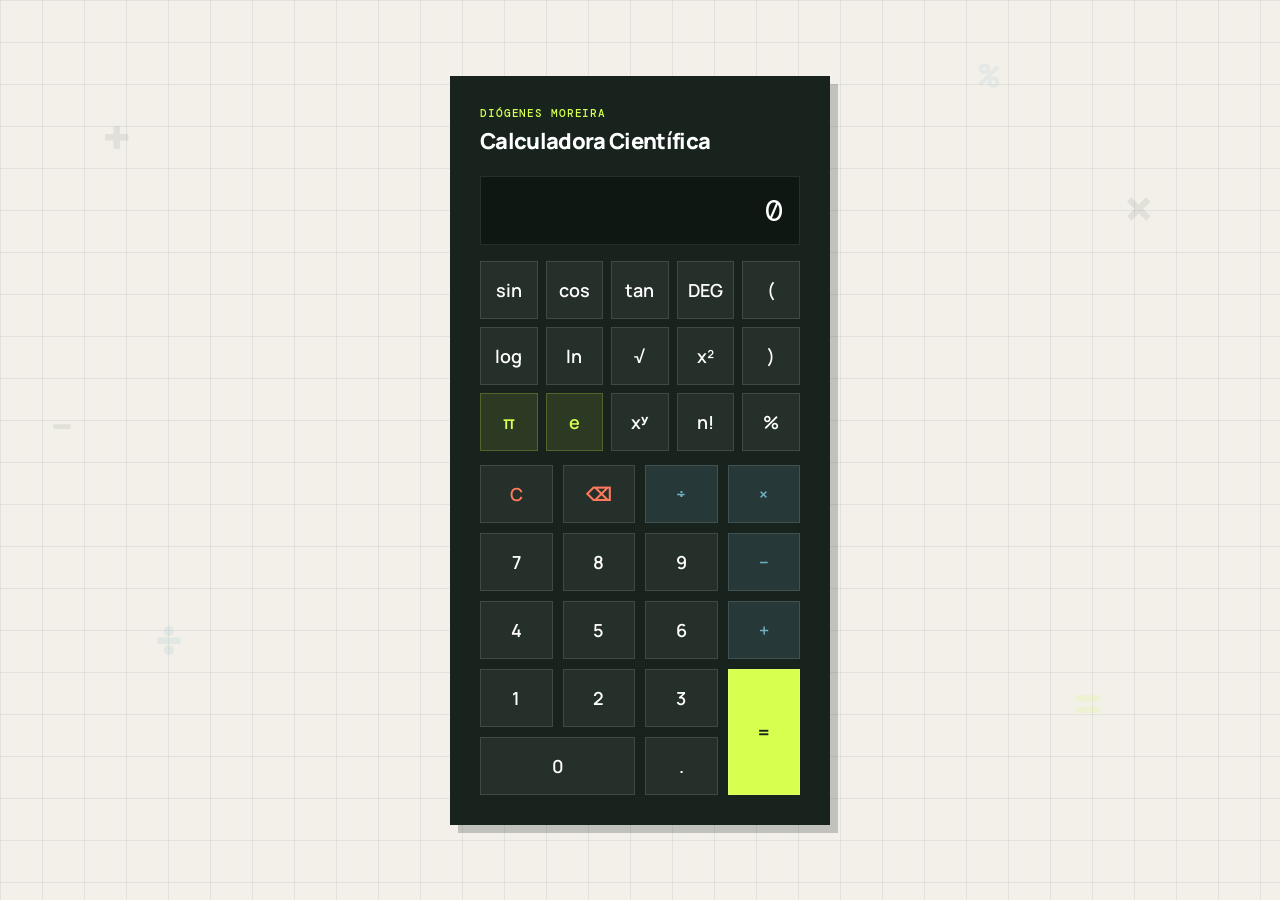
==== index.html @ f078446b "Rename calculadora.html to index.html Renomeado para indedx.html" ====
<!DOCTYPE html>
<html lang="pt-BR">
<head>
  <meta charset="UTF-8" />
  <meta name="viewport" content="width=device-width, initial-scale=1.0" />
  <meta name="description" content="Calculadora científica feita com HTML, CSS e JavaScript por Diógenes Moreira." />
  <title>Calculadora Científica | Diógenes Moreira</title>
  <link rel="preconnect" href="https://fonts.googleapis.com" />
  <link rel="preconnect" href="https://fonts.gstatic.com" crossorigin />
  <link
    href="https://fonts.googleapis.com/css2?family=DM+Mono:wght@500&family=Manrope:wght@500;700;800&display=swap"
    rel="stylesheet"
  />
  <link rel="stylesheet" href="style.css" />
</head>
<body>
  <div class="bg-decor" aria-hidden="true">
    <span>+</span>
    <span>÷</span>
    <span>×</span>
    <span>=</span>
    <span>−</span>
    <span>%</span>
  </div>

  <main class="calculator">
    <p class="eyebrow">Diógenes Moreira</p>
    <h1>Calculadora Científica</h1>

    <output id="resultado" aria-live="polite">0</output>

    <div class="keys keys-cientifica">
      <button class="botao sci" type="button" data-value="sin(">sin</button>
      <button class="botao sci" type="button" data-value="cos(">cos</button>
      <button class="botao sci" type="button" data-value="tan(">tan</button>
      <button class="botao sci modo" type="button" id="toggle-modo" data-action="toggle-mode" aria-pressed="false">DEG</button>
      <button class="botao sci" type="button" data-value="(">(</button>

      <button class="botao sci" type="button" data-value="log(">log</button>
      <button class="botao sci" type="button" data-value="ln(">ln</button>
      <button class="botao sci" type="button" data-value="√(">√</button>
      <button class="botao sci" type="button" data-action="square">x²</button>
      <button class="botao sci" type="button" data-value=")">)</button>

      <button class="botao sci acid" type="button" data-value="π">π</button>
      <button class="botao sci acid" type="button" data-value="E">e</button>
      <button class="botao sci" type="button" data-value="^">xʸ</button>
      <button class="botao sci" type="button" data-value="!">n!</button>
      <button class="botao sci" type="button" data-value="%">%</button>
    </div>

    <div class="keys keys-basicas">
      <button class="botao chave" type="button" data-action="clear">C</button>
      <button class="botao chave" type="button" data-action="backspace" aria-label="Apagar último caractere">⌫</button>
      <button class="botao operador" type="button" data-value="/">÷</button>
      <button class="botao operador" type="button" data-value="*">×</button>

      <button class="botao" type="button" data-value="7">7</button>
      <button class="botao" type="button" data-value="8">8</button>
      <button class="botao" type="button" data-value="9">9</button>
      <button class="botao operador" type="button" data-value="-">−</button>

      <button class="botao" type="button" data-value="4">4</button>
      <button class="botao" type="button" data-value="5">5</button>
      <button class="botao" type="button" data-value="6">6</button>
      <button class="botao operador" type="button" data-value="+">+</button>

      <button class="botao" type="button" data-value="1">1</button>
      <button class="botao" type="button" data-value="2">2</button>
      <button class="botao" type="button" data-value="3">3</button>
      <button class="botao igual" type="button" data-action="calculate" aria-label="Calcular resultado">=</button>

      <button class="botao zero" type="button" data-value="0">0</button>
      <button class="botao" type="button" data-value=".">.</button>
    </div>
  </main>

  <script src="script.js"></script>
</body>
</html>
---- style.css ----
@charset "UTF-8";

* {
  margin: 0;
  padding: 0;
  box-sizing: border-box;
}

:root {
  --ink: #18231e;
  --paper: #f2f0e9;
  --acid: #d7ff4f;
  --accent2: #6fb0c2;
  --warn: #ff7a5c;
  --panel: #0f1713;
  --grid-line: rgba(24, 35, 30, 0.07);
  --mono: "DM Mono", monospace;
  --sans: "Manrope", sans-serif;
}

body {
  min-height: 100vh;
  display: flex;
  align-items: center;
  justify-content: center;
  background-color: var(--paper);
  background-image: linear-gradient(var(--grid-line) 1px, transparent 1px),
    linear-gradient(90deg, var(--grid-line) 1px, transparent 1px);
  background-size: 42px 42px;
  font-family: var(--sans);
  color: var(--ink);
  padding: 32px 16px;
  position: relative;
  overflow: hidden;
}

.bg-decor {
  position: fixed;
  inset: 0;
  z-index: 0;
  overflow: hidden;
  pointer-events: none;
}

.bg-decor span {
  position: absolute;
  font: 700 46px var(--mono);
  color: var(--ink);
  opacity: 0.07;
  animation: float 9s ease-in-out infinite;
}

.bg-decor span:nth-child(1) {
  top: 12%;
  left: 8%;
  animation-delay: 0s;
}

.bg-decor span:nth-child(2) {
  top: 68%;
  left: 12%;
  color: var(--accent2);
  opacity: 0.12;
  animation-delay: 1.2s;
}

.bg-decor span:nth-child(3) {
  top: 20%;
  right: 10%;
  animation-delay: 2.4s;
}

.bg-decor span:nth-child(4) {
  top: 75%;
  right: 14%;
  color: var(--acid);
  opacity: 0.14;
  animation-delay: 0.6s;
}

.bg-decor span:nth-child(5) {
  top: 45%;
  left: 4%;
  font-size: 34px;
  animation-delay: 3s;
}

.bg-decor span:nth-child(6) {
  top: 6%;
  right: 22%;
  font-size: 34px;
  color: var(--accent2);
  opacity: 0.1;
  animation-delay: 1.8s;
}

@keyframes float {
  0%,
  100% {
    transform: translateY(0);
  }
  50% {
    transform: translateY(-18px);
  }
}

.calculator {
  position: relative;
  z-index: 1;
  width: min(380px, 100%);
  background: var(--ink);
  color: #fff;
  padding: 28px;
  border: 2px solid var(--ink);
  box-shadow: 8px 8px 0 rgba(24, 35, 30, 0.22);
}

.eyebrow {
  font: 500 11px var(--mono);
  letter-spacing: 0.08em;
  text-transform: uppercase;
  color: var(--acid);
}

.calculator h1 {
  font: 800 22px var(--sans);
  letter-spacing: -0.03em;
  margin: 6px 0 20px;
}

#resultado {
  display: block;
  width: 100%;
  min-height: 64px;
  background: var(--panel);
  color: #fff;
  font: 30px var(--mono);
  text-align: right;
  padding: 14px 16px;
  margin-bottom: 16px;
  overflow-x: auto;
  white-space: nowrap;
  border: 1px solid rgba(255, 255, 255, 0.1);
}

/* ---------- Painel científico ---------- */
.keys-cientifica {
  display: grid;
  grid-template-columns: repeat(5, 1fr);
  gap: 8px;
  margin-bottom: 14px;
}

.sci {
  padding: 12px 0;
  font: 600 13px var(--mono);
  color: var(--accent2);
  background: rgba(111, 176, 194, 0.1);
  border: 1px solid rgba(111, 176, 194, 0.22);
}

.sci:hover {
  background: rgba(111, 176, 194, 0.2);
}

.sci.acid {
  color: var(--acid);
  background: rgba(215, 255, 79, 0.1);
  border-color: rgba(215, 255, 79, 0.22);
}

.sci.acid:hover {
  background: rgba(215, 255, 79, 0.18);
}

.modo {
  font-weight: 800;
  letter-spacing: 0.04em;
}

.modo[aria-pressed="true"] {
  background: var(--accent2);
  color: var(--ink);
}

/* ---------- Painel básico (números e operadores) ---------- */
.keys-basicas {
  display: grid;
  grid-template-columns: repeat(4, 1fr);
  grid-template-areas:
    "clear back div mult"
    "n7 n8 n9 minus"
    "n4 n5 n6 plus"
    "n1 n2 n3 equals"
    "zero zero dot equals";
  gap: 10px;
}

.keys-basicas button:nth-child(1) {
  grid-area: clear;
}
.keys-basicas button:nth-child(2) {
  grid-area: back;
}
.keys-basicas button:nth-child(3) {
  grid-area: div;
}
.keys-basicas button:nth-child(4) {
  grid-area: mult;
}
.keys-basicas button:nth-child(5) {
  grid-area: n7;
}
.keys-basicas button:nth-child(6) {
  grid-area: n8;
}
.keys-basicas button:nth-child(7) {
  grid-area: n9;
}
.keys-basicas button:nth-child(8) {
  grid-area: minus;
}
.keys-basicas button:nth-child(9) {
  grid-area: n4;
}
.keys-basicas button:nth-child(10) {
  grid-area: n5;
}
.keys-basicas button:nth-child(11) {
  grid-area: n6;
}
.keys-basicas button:nth-child(12) {
  grid-area: plus;
}
.keys-basicas button:nth-child(13) {
  grid-area: n1;
}
.keys-basicas button:nth-child(14) {
  grid-area: n2;
}
.keys-basicas button:nth-child(15) {
  grid-area: n3;
}
.keys-basicas button:nth-child(16) {
  grid-area: equals;
}
.keys-basicas button:nth-child(17) {
  grid-area: zero;
}
.keys-basicas button:nth-child(18) {
  grid-area: dot;
}

.botao {
  padding: 16px 0;
  font: 600 18px var(--sans);
  color: #fff;
  background: rgba(255, 255, 255, 0.06);
  border: 1px solid rgba(255, 255, 255, 0.12);
  cursor: pointer;
  transition:
    background 0.15s ease,
    transform 0.1s ease;
}

.botao:hover {
  background: rgba(255, 255, 255, 0.14);
}

.botao:active {
  transform: scale(0.95);
}

.botao:focus-visible {
  outline: 2px solid var(--acid);
  outline-offset: 2px;
}

.operador {
  background: rgba(111, 176, 194, 0.16);
  color: var(--accent2);
}

.operador:hover {
  background: rgba(111, 176, 194, 0.28);
}

.chave {
  color: var(--warn);
}

.igual {
  background: var(--acid);
  color: var(--ink);
  font-weight: 800;
}

.igual:hover {
  background: #c3ec3d;
}

@media (prefers-reduced-motion: reduce) {
  .botao {
    transition: none;
  }

  .bg-decor span {
    animation: none;
  }
}
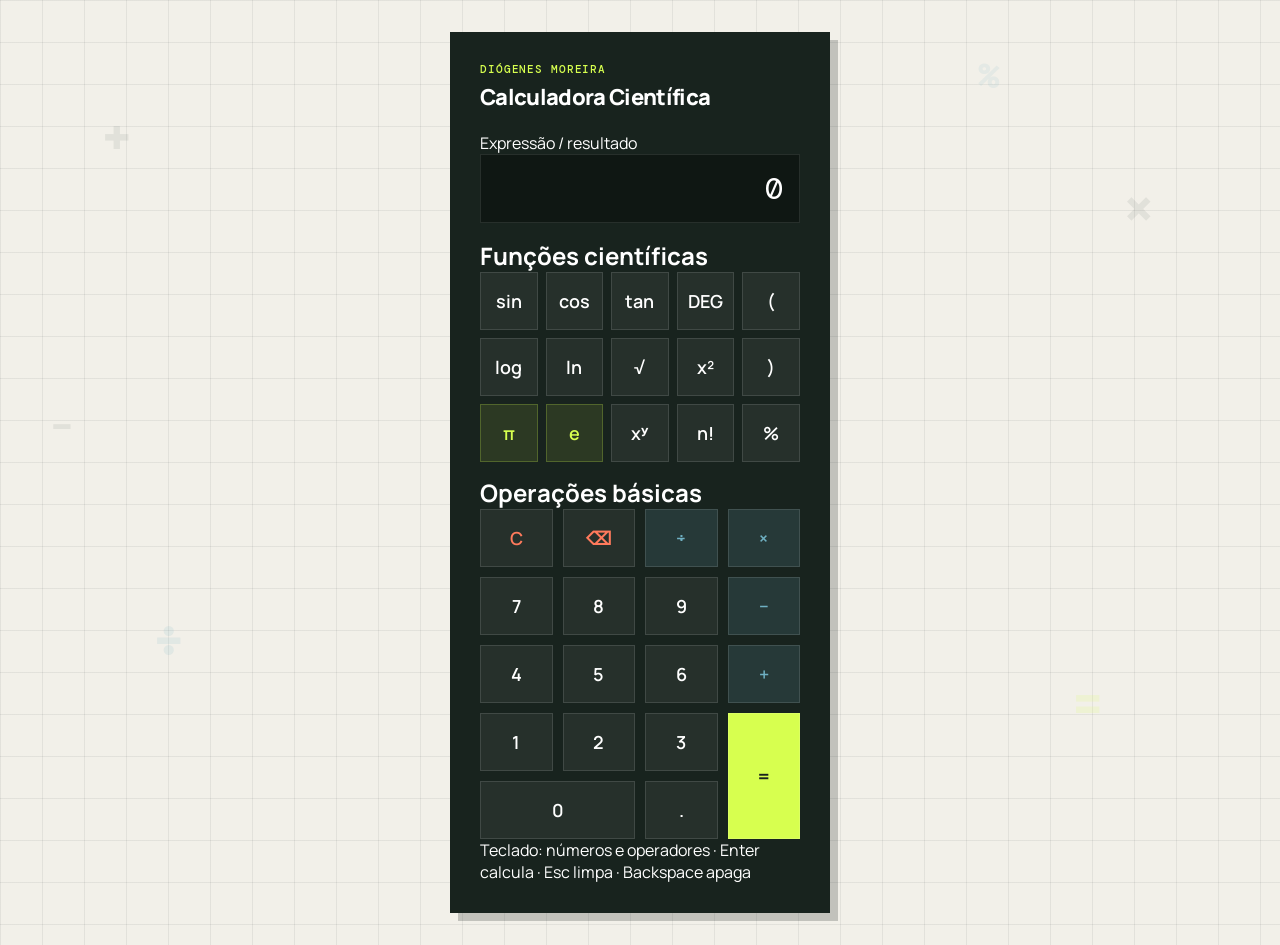
==== commit f336ee99: "feat: improve calculator display semantics and keyboard guidance" ====
--- a/index.html
+++ b/index.html
@@ -27,9 +27,14 @@
     <p class="eyebrow">Diógenes Moreira</p>
     <h1>Calculadora Científica</h1>
 
-    <output id="resultado" aria-live="polite">0</output>
+    <div class="display" aria-live="polite" aria-atomic="true">
+      <span class="display-label">Expressão / resultado</span>
+      <output id="resultado">0</output>
+    </div>
 
-    <div class="keys keys-cientifica">
+    <section class="key-section" aria-labelledby="cientificas-label">
+      <h2 id="cientificas-label" class="sr-only">Funções científicas</h2>
+      <div class="keys keys-cientifica">
       <button class="botao sci" type="button" data-value="sin(">sin</button>
       <button class="botao sci" type="button" data-value="cos(">cos</button>
       <button class="botao sci" type="button" data-value="tan(">tan</button>
@@ -47,9 +52,12 @@
       <button class="botao sci" type="button" data-value="^">xʸ</button>
       <button class="botao sci" type="button" data-value="!">n!</button>
       <button class="botao sci" type="button" data-value="%">%</button>
-    </div>
+      </div>
+    </section>
 
-    <div class="keys keys-basicas">
+    <section class="key-section" aria-labelledby="basicas-label">
+      <h2 id="basicas-label" class="sr-only">Operações básicas</h2>
+      <div class="keys keys-basicas">
       <button class="botao chave" type="button" data-action="clear">C</button>
       <button class="botao chave" type="button" data-action="backspace" aria-label="Apagar último caractere">⌫</button>
       <button class="botao operador" type="button" data-value="/">÷</button>
@@ -72,7 +80,10 @@
 
       <button class="botao zero" type="button" data-value="0">0</button>
       <button class="botao" type="button" data-value=".">.</button>
-    </div>
+      </div>
+    </section>
+
+    <p class="keyboard-hint">Teclado: números e operadores · Enter calcula · Esc limpa · Backspace apaga</p>
   </main>
 
   <script src="script.js"></script>
